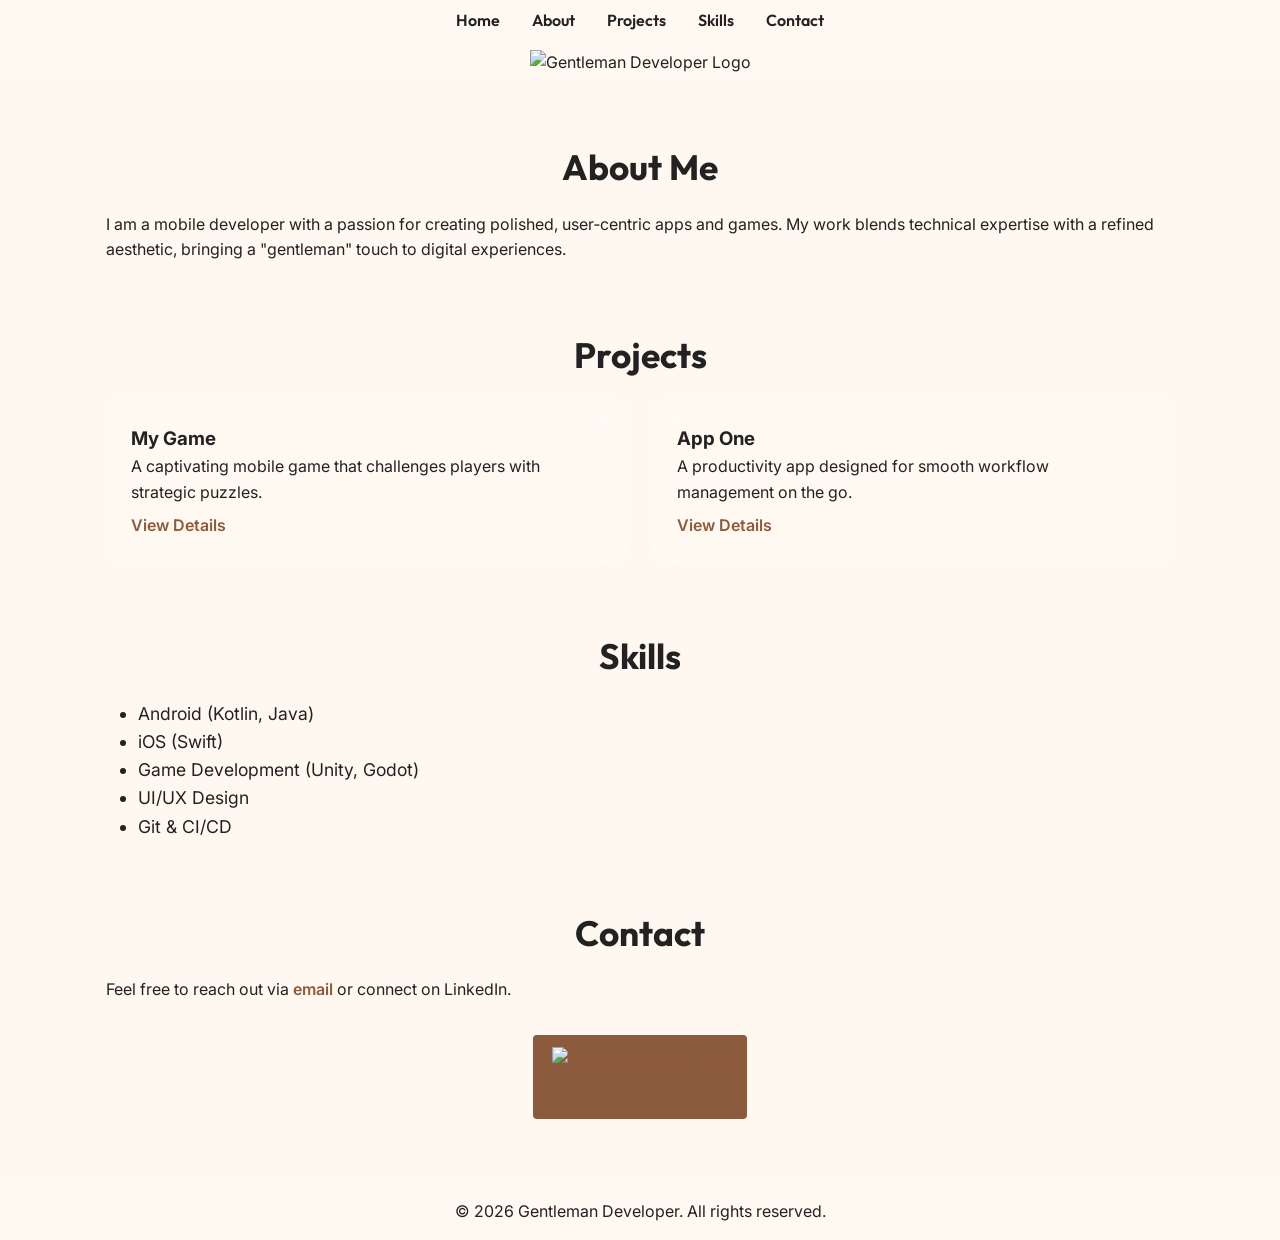
==== index.html @ 90e42660 "Initial commit - Gentleman Developer site" ====
<!DOCTYPE html>
<html lang="en">
<head>
  <meta charset="UTF-8" />
  <meta name="viewport" content="width=device-width, initial-scale=1.0" />
  <title>Gentleman Developer</title>
  <meta name="description" content="Portfolio of a mobile developer showcasing apps and a game with a refined gentleman aesthetic." />
  <link rel="preconnect" href="https://fonts.googleapis.com" />
  <link rel="preconnect" href="https://fonts.gstatic.com" crossorigin />
  <link href="https://fonts.googleapis.com/css2?family=Outfit:wght@400;600;800&family=Inter:wght@400;500;700&display=swap" rel="stylesheet" />
  <link rel="stylesheet" href="styles.css" />
</head>
<body>
  <header class="site-header">
    <nav class="nav-container" aria-label="Main navigation">
      <ul class="nav-list">
        <li><a href="#about">Home</a></li>
        <li><a href="#about">About</a></li>
        <li><a href="#projects">Projects</a></li>
        <li><a href="#skills">Skills</a></li>
        <li><a href="#contact">Contact</a></li>
      </ul>
    </nav>
    <div class="logo-wrapper">
      <img src="file:///C:/Users/gentl/Desktop/Cursor%20Gentleman%20OS/Picsart_26-09-16_22-06-40-193.png" alt="Gentleman Developer Logo" class="logo" />
    </div>
  </header>

  

  <!-- About Section -->
  <section id="about" class="section about-section reveal">
    <h2>About Me</h2>
    <p>I am a mobile developer with a passion for creating polished, user‑centric apps and games. My work blends technical expertise with a refined aesthetic, bringing a "gentleman" touch to digital experiences.</p>
  </section>

  <!-- Projects Section -->
  <section id="projects" class="section projects-section reveal">
    <h2>Projects</h2>
    <div class="project-grid">
      <div class="project-card glass-card">
        <h3>My Game</h3>
        <p>A captivating mobile game that challenges players with strategic puzzles.</p>
        <a href="#" class="project-link">View Details</a>
      </div>
      <div class="project-card glass-card">
        <h3>App One</h3>
        <p>A productivity app designed for smooth workflow management on the go.</p>
        <a href="#" class="project-link">View Details</a>
      </div>
    </div>
  </section>

  <!-- Skills Section -->
  <section id="skills" class="section skills-section reveal">
    <h2>Skills</h2>
    <ul class="skill-list">
      <li>Android (Kotlin, Java)</li>
      <li>iOS (Swift)</li>
      <li>Game Development (Unity, Godot)</li>
      <li>UI/UX Design</li>
      <li>Git & CI/CD</li>
    </ul>
  </section>

  <!-- Contact Section -->
  <section id="contact" class="section contact-section reveal">
    <h2>Contact</h2>
    <p>Feel free to reach out via <a href="mailto:gentleman@example.com">email</a> or connect on LinkedIn.</p>
    <div class="play-button-wrapper" style="margin-top:2rem; text-align:center;">
      <a class="play-button button" href="https://play.google.com/store/apps/details?id=com.thegentleman.pasea" target="_blank" rel="noopener">
        <img src="https://play.google.com/intl/en_us/badges/static/images/badges/en_badge_web_generic.png" alt="Get it on Google Play" class="play-badge" style="height:60px;" />
      </a>
    </div>
  </section>

  <footer class="site-footer">
    <p>&copy; 2026 Gentleman Developer. All rights reserved.</p>
  </footer>

  <script src="script.js"></script>
</body>
</html>
---- styles.css ----
/* Gentleman Developer Website – Updated Brown‑Yellow Theme */
:root {
  /* Color palette */
  --bg-main: #FFF8F0;          /* warm off‑white */
  --brown-dark: #8C5A3C;       /* deep brown */
  --brown-light: #C08552;      /* lighter brown/orange */
  --accent: #8C5A3C;           /* using dark brown as accent */
  --glass-bg: rgba(255,255,255,0.15);
  --text-dark: #222222;
}

/* Global Reset */
* { margin:0; padding:0; box-sizing:border-box; }
body { font-family: 'Inter', sans-serif; background: var(--bg-main); color: var(--text-dark); line-height:1.6; overflow-x:hidden; }
a { color:inherit; text-decoration:none; }

/* Header & Navigation */
.site-header { position:sticky; top:0; background: var(--glass-bg); backdrop-filter:blur(10px); z-index:1000; }
.nav-container { max-width:1200px; margin:0 auto; padding:0.5rem 1rem; }
.nav-list { display:flex; gap:2rem; justify-content:center; list-style:none; }
.nav-list a { font-family:'Outfit',sans-serif; font-weight:600; color:var(--text-dark); transition:transform .3s, color .3s; }
.nav-list a:hover { transform:translateY(-2px); color:var(--brown-dark); }

/* Logo */
.logo-wrapper { text-align:center; margin:0.5rem 0; }
.logo { max-height:80px; }

/* Hero Section */
.hero-section { position:relative; text-align:center; padding:4rem 1rem 2rem; }
.hero-title { font-family:'Outfit',sans-serif; font-size:clamp(2.5rem,6vw,4rem); margin-bottom:0.5rem; }
.hero-subtitle { font-size:1.2rem; margin-bottom:1.5rem; }
.hero-img { max-width:80%; height:auto; margin-top:2rem; border-radius:8px; box-shadow:0 8px 20px rgba(0,0,0,0.15); }

/* Play Button */
.play-button { display:inline-flex; align-items:center; background:var(--brown-dark); color:#fff; padding:0.75rem 1.2rem; border-radius:4px; transition:background .3s, transform .2s; }
.play-button:hover { background:var(--brown-light); transform:translateY(-2px); }

/* Generic Sections */
.section { max-width:1100px; margin:4rem auto; padding:0 1rem; }
.section h2 { font-family:'Outfit',sans-serif; font-size:2.2rem; text-align:center; margin-bottom:1rem; }

/* Projects */
.project-grid { display:grid; grid-template-columns:repeat(auto-fit, minmax(250px,1fr)); gap:1.5rem; }
.glass-card { background:var(--glass-bg); backdrop-filter:blur(12px); border-radius:12px; padding:1.5rem; border:1px solid rgba(255,255,255,0.2); transition:transform .3s, box-shadow .3s; }
.glass-card:hover { transform:translateY(-5px); box-shadow:0 10px 20px rgba(0,0,0,0.2); }
.project-link { margin-top:0.5rem; display:inline-block; color:var(--brown-dark); font-weight:600; }

/* Skills */
.skill-list { list-style:disc; padding-left:2rem; font-size:1.1rem; }

/* Contact */
.contact-section a { color:var(--brown-dark); font-weight:600; }

/* Footer */
.site-footer { text-align:center; padding:1rem; background:var(--glass-bg); margin-top:3rem; }

/* Reveal animation */
.reveal { opacity:0; transform:translateY(20px); transition:opacity .6s ease-out, transform .6s ease-out; }
.reveal.active { opacity:1; transform:translateY(0); }

/* Responsive */
@media (max-width:768px) {
  .hero-section { padding:3rem 1rem; }
  .hero-img { max-width:100%; }
}
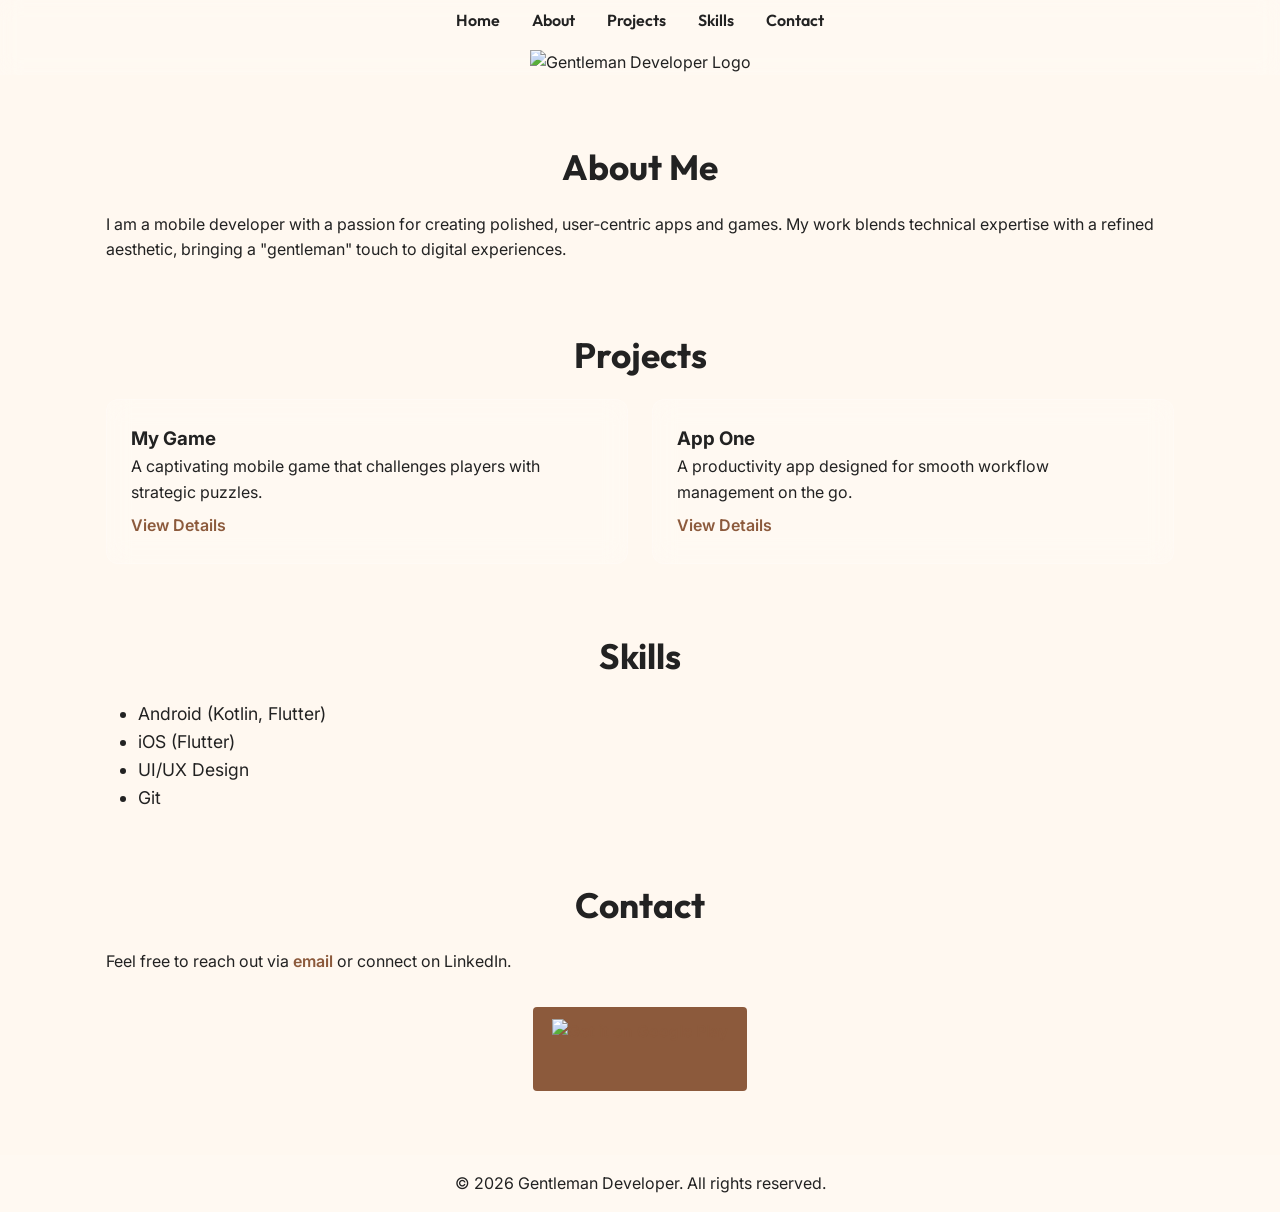
==== commit 5b8230f9: "Update logo image source and skills listed" ====
--- a/index.html
+++ b/index.html
@@ -22,7 +22,9 @@
       </ul>
     </nav>
     <div class="logo-wrapper">
-      <img src="file:///C:/Users/gentl/Desktop/Cursor%20Gentleman%20OS/Picsart_26-09-16_22-06-40-193.png" alt="Gentleman Developer Logo" class="logo" />
+      <img src="" 
+        
+        alt="Gentleman Developer Logo" class="logo" />
     </div>
   </header>
 
@@ -55,11 +57,10 @@
   <section id="skills" class="section skills-section reveal">
     <h2>Skills</h2>
     <ul class="skill-list">
-      <li>Android (Kotlin, Java)</li>
-      <li>iOS (Swift)</li>
-      <li>Game Development (Unity, Godot)</li>
+      <li>Android (Kotlin, Flutter)</li>
+      <li>iOS (Flutter)</li>
       <li>UI/UX Design</li>
-      <li>Git & CI/CD</li>
+      <li>Git</li>
     </ul>
   </section>
 
@@ -81,3 +82,5 @@
   <script src="script.js"></script>
 </body>
 </html>
+
+
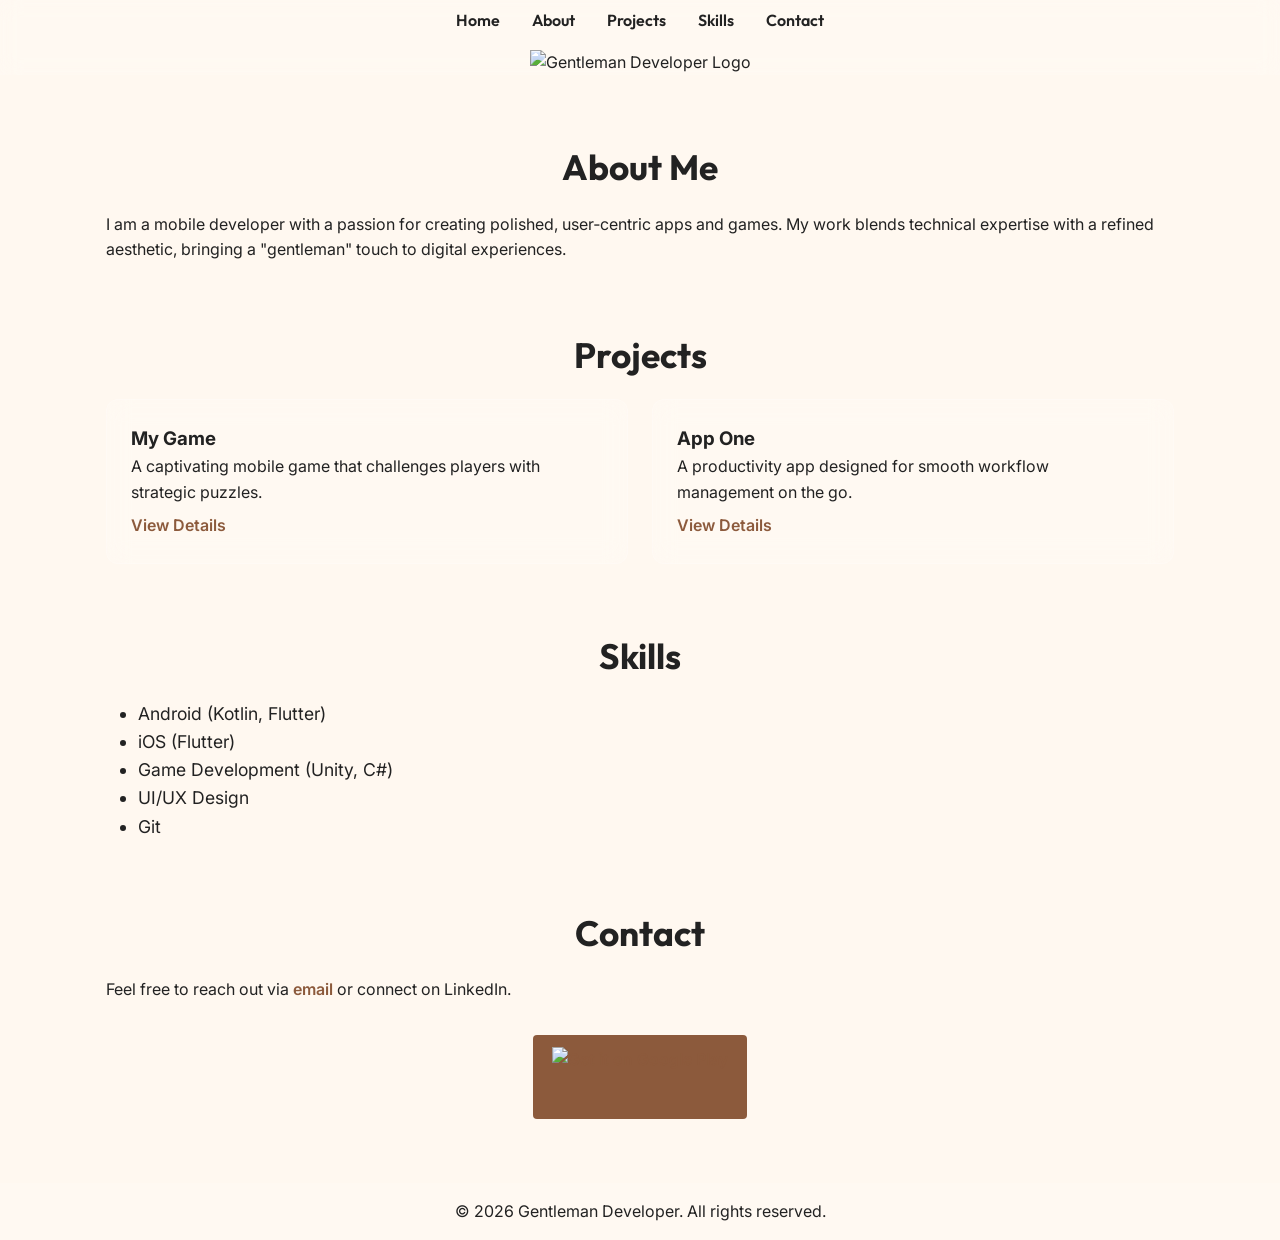
==== commit b6d5ec0e: "Update header logo" ====
--- a/index.html
+++ b/index.html
@@ -22,9 +22,7 @@
       </ul>
     </nav>
     <div class="logo-wrapper">
-      <img src="" 
-        
-        alt="Gentleman Developer Logo" class="logo" />
+              <img src="file:///C:/Users/gentl/.gemini/antigravity/brain/76ac267d-6234-40b8-94af-70000458ea9e/gentleman_developer_logo.png" alt="Gentleman Developer Logo" class="logo" />
     </div>
   </header>
 
@@ -59,6 +57,7 @@
     <ul class="skill-list">
       <li>Android (Kotlin, Flutter)</li>
       <li>iOS (Flutter)</li>
+      <li>Game Development (Unity, C#)</li>
       <li>UI/UX Design</li>
       <li>Git</li>
     </ul>
@@ -82,5 +81,3 @@
   <script src="script.js"></script>
 </body>
 </html>
-
-
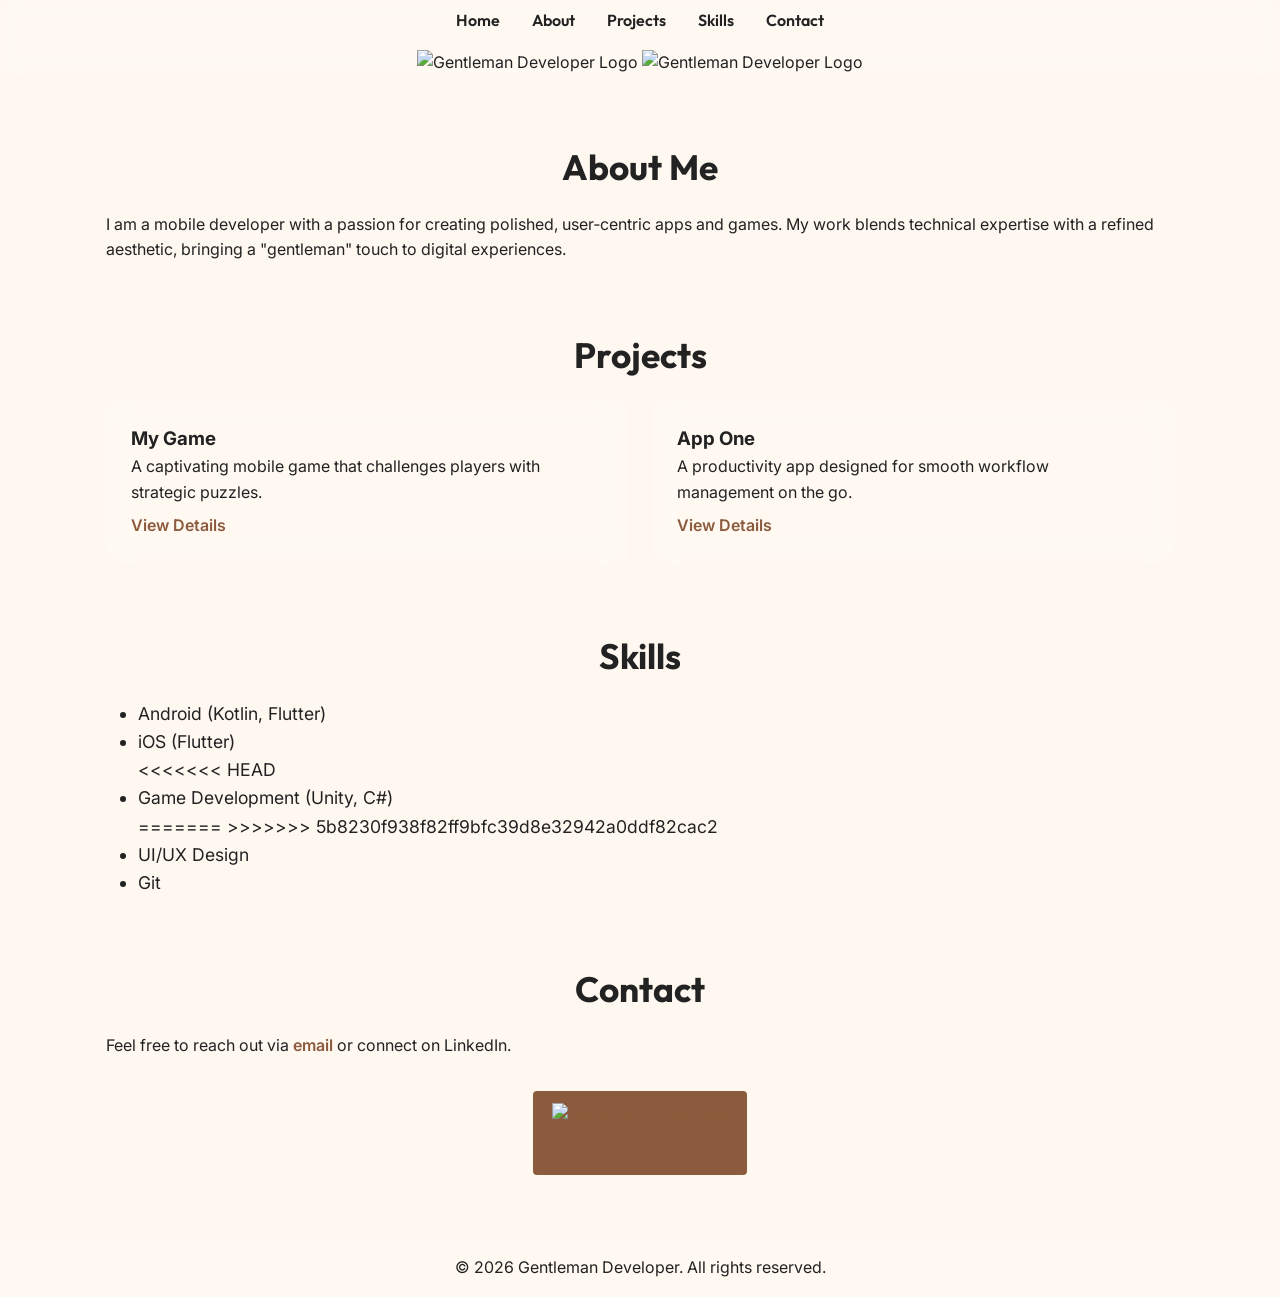
==== commit 60ac322f: "Commit logo message" ====
--- a/index.html
+++ b/index.html
@@ -23,6 +23,9 @@
     </nav>
     <div class="logo-wrapper">
               <img src="file:///C:/Users/gentl/.gemini/antigravity/brain/76ac267d-6234-40b8-94af-70000458ea9e/gentleman_developer_logo.png" alt="Gentleman Developer Logo" class="logo" />
+      <img src="" 
+      alt="Gentleman Developer Logo" class="logo" />
+
     </div>
   </header>
 
@@ -57,7 +60,10 @@
     <ul class="skill-list">
       <li>Android (Kotlin, Flutter)</li>
       <li>iOS (Flutter)</li>
+<<<<<<< HEAD
       <li>Game Development (Unity, C#)</li>
+=======
+>>>>>>> 5b8230f938f82ff9bfc39d8e32942a0ddf82cac2
       <li>UI/UX Design</li>
       <li>Git</li>
     </ul>
@@ -81,3 +87,5 @@
   <script src="script.js"></script>
 </body>
 </html>
+
+
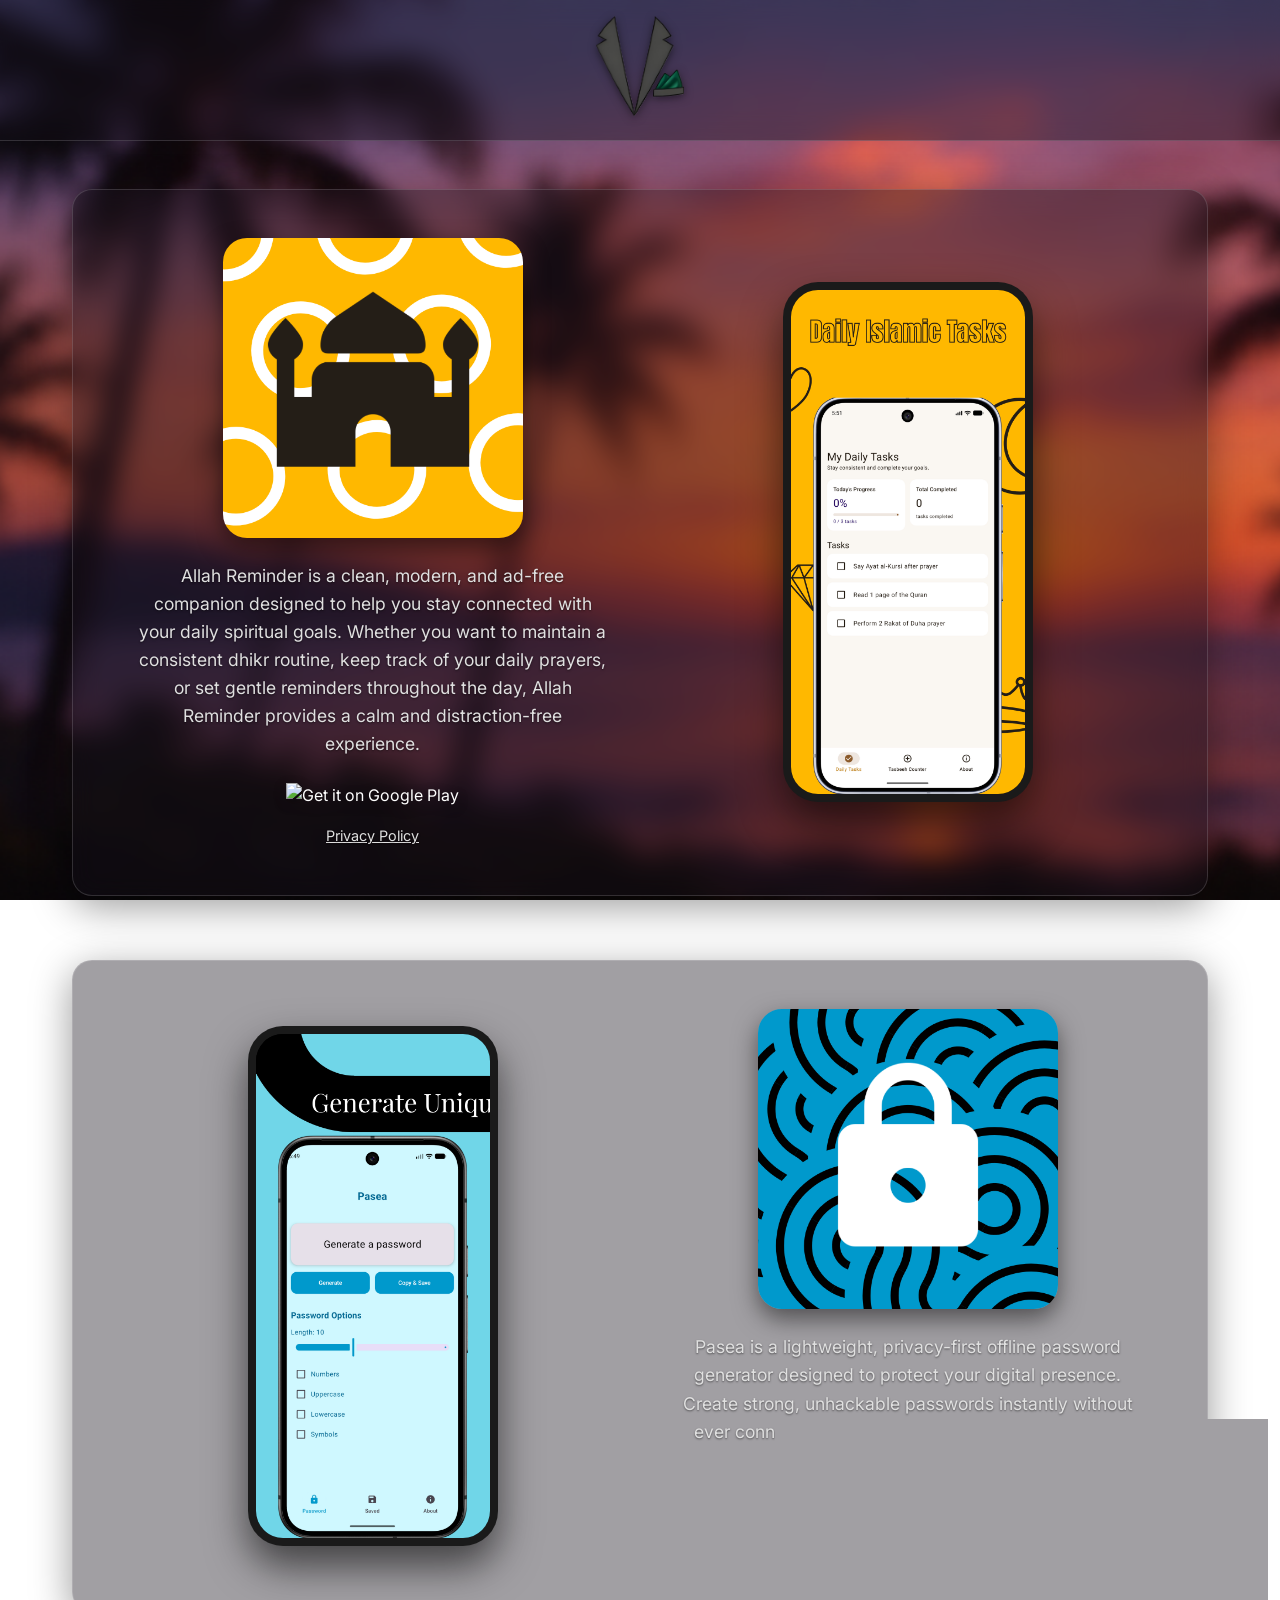
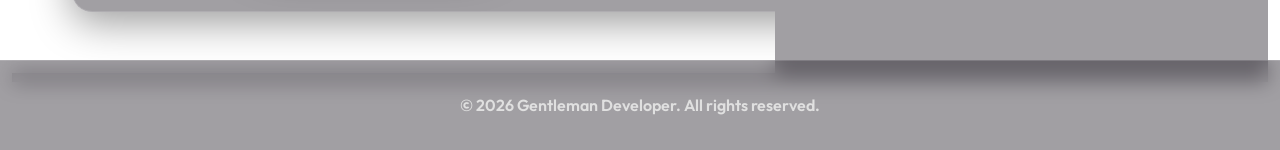
==== commit c3e0d2c8: "UI updated, privacy policies added to the website" ====
--- a/index.html
+++ b/index.html
@@ -12,73 +12,60 @@
 </head>
 <body>
   <header class="site-header">
-    <nav class="nav-container" aria-label="Main navigation">
-      <ul class="nav-list">
-        <li><a href="#about">Home</a></li>
-        <li><a href="#about">About</a></li>
-        <li><a href="#projects">Projects</a></li>
-        <li><a href="#skills">Skills</a></li>
-        <li><a href="#contact">Contact</a></li>
-      </ul>
-    </nav>
     <div class="logo-wrapper">
-              <img src="file:///C:/Users/gentl/.gemini/antigravity/brain/76ac267d-6234-40b8-94af-70000458ea9e/gentleman_developer_logo.png" alt="Gentleman Developer Logo" class="logo" />
-      <img src="" 
-      alt="Gentleman Developer Logo" class="logo" />
-
+      <img src="gentleman_developer_logo_png.png" alt="Gentleman Developer Logo" class="logo" />
     </div>
   </header>
 
-  
+  <main class="main-content">
+    <!-- Allah Reminder App Section -->
+    <section class="app-section reveal">
+      <div class="app-info">
+        <img src="Allah Reminder App/Allah Reminder App Logo.png" alt="Allah Reminder App Logo" class="app-logo" />
+        <p class="app-description">Allah Reminder is a clean, modern, and ad-free companion designed to help you stay connected with your daily spiritual goals. Whether you want to maintain a consistent dhikr routine, keep track of your daily prayers, or set gentle reminders throughout the day, Allah Reminder provides a calm and distraction-free experience.</p>
+        <a class="play-button button" href="https://play.google.com/store/apps/details?id=com.gentlemandeveloper.allahreminder" target="_blank" rel="noopener">
+          <img src="https://play.google.com/intl/en_us/badges/static/images/badges/en_badge_web_generic.png" alt="Get it on Google Play" class="play-badge" />
+        </a>
+        <a href="privacy-allah-reminder.html" class="privacy-link" target="_blank">Privacy Policy</a>
+      </div>
+      <div class="app-screenshots">
+        <div class="slider" id="allah-slider">
+          <img src="Allah Reminder App/Phone SS/Allah Reminder SS Phone 1.png" class="slide active" alt="Screenshot 1" />
+          <img src="Allah Reminder App/Phone SS/Allah Reminder SS Phone 2.png" class="slide" alt="Screenshot 2" />
+          <img src="Allah Reminder App/Phone SS/Allah Reminder SS Phone 3.png" class="slide" alt="Screenshot 3" />
+          <img src="Allah Reminder App/Phone SS/Allah Reminder SS Phone 4.png" class="slide" alt="Screenshot 4" />
+          <img src="Allah Reminder App/Phone SS/Allah Reminder SS Phone 5.png" class="slide" alt="Screenshot 5" />
+          
+          <button class="slider-btn prev-btn" aria-label="Previous image">&#10094;</button>
+          <button class="slider-btn next-btn" aria-label="Next image">&#10095;</button>
+        </div>
+      </div>
+    </section>
 
-  <!-- About Section -->
-  <section id="about" class="section about-section reveal">
-    <h2>About Me</h2>
-    <p>I am a mobile developer with a passion for creating polished, user‑centric apps and games. My work blends technical expertise with a refined aesthetic, bringing a "gentleman" touch to digital experiences.</p>
-  </section>
-
-  <!-- Projects Section -->
-  <section id="projects" class="section projects-section reveal">
-    <h2>Projects</h2>
-    <div class="project-grid">
-      <div class="project-card glass-card">
-        <h3>My Game</h3>
-        <p>A captivating mobile game that challenges players with strategic puzzles.</p>
-        <a href="#" class="project-link">View Details</a>
+    <!-- Pasea App Section -->
+    <section class="app-section reverse reveal">
+      <div class="app-screenshots">
+        <div class="slider" id="pasea-slider">
+          <img src="Paea app/Phone/1.png" class="slide active" alt="Screenshot 1" />
+          <img src="Paea app/Phone/2.png" class="slide" alt="Screenshot 2" />
+          <img src="Paea app/Phone/3.png" class="slide" alt="Screenshot 3" />
+          <img src="Paea app/Phone/4.png" class="slide" alt="Screenshot 4" />
+          <img src="Paea app/Phone/5.png" class="slide" alt="Screenshot 5" />
+          
+          <button class="slider-btn prev-btn" aria-label="Previous image">&#10094;</button>
+          <button class="slider-btn next-btn" aria-label="Next image">&#10095;</button>
+        </div>
       </div>
-      <div class="project-card glass-card">
-        <h3>App One</h3>
-        <p>A productivity app designed for smooth workflow management on the go.</p>
-        <a href="#" class="project-link">View Details</a>
+      <div class="app-info">
+        <img src="Paea app/Pasea App Logo.png" alt="Pasea App Logo" class="app-logo" />
+        <p class="app-description">Pasea is a lightweight, privacy-first offline password generator designed to protect your digital presence. Create strong, unhackable passwords instantly without ever connecting to the internet or relying on external servers.</p>
+        <a class="play-button button" href="https://play.google.com/store/apps/details?id=com.thegentleman.pasea" target="_blank" rel="noopener">
+          <img src="https://play.google.com/intl/en_us/badges/static/images/badges/en_badge_web_generic.png" alt="Get it on Google Play" class="play-badge" />
+        </a>
+        <a href="privacy-pasea.html" class="privacy-link" target="_blank">Privacy Policy</a>
       </div>
-    </div>
-  </section>
-
-  <!-- Skills Section -->
-  <section id="skills" class="section skills-section reveal">
-    <h2>Skills</h2>
-    <ul class="skill-list">
-      <li>Android (Kotlin, Flutter)</li>
-      <li>iOS (Flutter)</li>
-<<<<<<< HEAD
-      <li>Game Development (Unity, C#)</li>
-=======
->>>>>>> 5b8230f938f82ff9bfc39d8e32942a0ddf82cac2
-      <li>UI/UX Design</li>
-      <li>Git</li>
-    </ul>
-  </section>
-
-  <!-- Contact Section -->
-  <section id="contact" class="section contact-section reveal">
-    <h2>Contact</h2>
-    <p>Feel free to reach out via <a href="mailto:gentleman@example.com">email</a> or connect on LinkedIn.</p>
-    <div class="play-button-wrapper" style="margin-top:2rem; text-align:center;">
-      <a class="play-button button" href="https://play.google.com/store/apps/details?id=com.thegentleman.pasea" target="_blank" rel="noopener">
-        <img src="https://play.google.com/intl/en_us/badges/static/images/badges/en_badge_web_generic.png" alt="Get it on Google Play" class="play-badge" style="height:60px;" />
-      </a>
-    </div>
-  </section>
+    </section>
+  </main>
 
   <footer class="site-footer">
     <p>&copy; 2026 Gentleman Developer. All rights reserved.</p>
@@ -87,5 +74,3 @@
   <script src="script.js"></script>
 </body>
 </html>
-
-
--- a/styles.css
+++ b/styles.css
@@ -1,65 +1,267 @@
-/* Gentleman Developer Website – Updated Brown‑Yellow Theme */
 :root {
-  /* Color palette */
-  --bg-main: #FFF8F0;          /* warm off‑white */
-  --brown-dark: #8C5A3C;       /* deep brown */
-  --brown-light: #C08552;      /* lighter brown/orange */
-  --accent: #8C5A3C;           /* using dark brown as accent */
-  --glass-bg: rgba(255,255,255,0.15);
-  --text-dark: #222222;
+  /* Color palette tailored for sunset background */
+  --text-main: #FFFFFF;
+  --text-secondary: #E0E0E0;
+  --accent: #FFB74D; /* Orange/sunset accent */
+  --glass-bg: rgba(20, 15, 25, 0.4); /* Darker glass for contrast */
+  --glass-border: rgba(255, 255, 255, 0.15);
+  --glass-shadow: rgba(0, 0, 0, 0.4);
 }
 
 /* Global Reset */
 * { margin:0; padding:0; box-sizing:border-box; }
-body { font-family: 'Inter', sans-serif; background: var(--bg-main); color: var(--text-dark); line-height:1.6; overflow-x:hidden; }
+body { 
+  font-family: 'Inter', sans-serif; 
+  background-image: url('.user_uploaded/media_1790533359443.png');
+  background-size: cover;
+  background-position: center;
+  background-attachment: fixed;
+  background-repeat: no-repeat;
+  color: var(--text-main); 
+  line-height: 1.6; 
+  overflow-x: hidden; 
+}
 a { color:inherit; text-decoration:none; }
 
-/* Header & Navigation */
-.site-header { position:sticky; top:0; background: var(--glass-bg); backdrop-filter:blur(10px); z-index:1000; }
-.nav-container { max-width:1200px; margin:0 auto; padding:0.5rem 1rem; }
-.nav-list { display:flex; gap:2rem; justify-content:center; list-style:none; }
-.nav-list a { font-family:'Outfit',sans-serif; font-weight:600; color:var(--text-dark); transition:transform .3s, color .3s; }
-.nav-list a:hover { transform:translateY(-2px); color:var(--brown-dark); }
-
-/* Logo */
-.logo-wrapper { text-align:center; margin:0.5rem 0; }
-.logo { max-height:80px; }
-
-/* Hero Section */
-.hero-section { position:relative; text-align:center; padding:4rem 1rem 2rem; }
-.hero-title { font-family:'Outfit',sans-serif; font-size:clamp(2.5rem,6vw,4rem); margin-bottom:0.5rem; }
-.hero-subtitle { font-size:1.2rem; margin-bottom:1.5rem; }
-.hero-img { max-width:80%; height:auto; margin-top:2rem; border-radius:8px; box-shadow:0 8px 20px rgba(0,0,0,0.15); }
-
-/* Play Button */
-.play-button { display:inline-flex; align-items:center; background:var(--brown-dark); color:#fff; padding:0.75rem 1.2rem; border-radius:4px; transition:background .3s, transform .2s; }
-.play-button:hover { background:var(--brown-light); transform:translateY(-2px); }
-
-/* Generic Sections */
-.section { max-width:1100px; margin:4rem auto; padding:0 1rem; }
-.section h2 { font-family:'Outfit',sans-serif; font-size:2.2rem; text-align:center; margin-bottom:1rem; }
-
-/* Projects */
-.project-grid { display:grid; grid-template-columns:repeat(auto-fit, minmax(250px,1fr)); gap:1.5rem; }
-.glass-card { background:var(--glass-bg); backdrop-filter:blur(12px); border-radius:12px; padding:1.5rem; border:1px solid rgba(255,255,255,0.2); transition:transform .3s, box-shadow .3s; }
-.glass-card:hover { transform:translateY(-5px); box-shadow:0 10px 20px rgba(0,0,0,0.2); }
-.project-link { margin-top:0.5rem; display:inline-block; color:var(--brown-dark); font-weight:600; }
-
-/* Skills */
-.skill-list { list-style:disc; padding-left:2rem; font-size:1.1rem; }
-
-/* Contact */
-.contact-section a { color:var(--brown-dark); font-weight:600; }
+/* Header */
+.site-header { 
+  position: sticky; 
+  top: 0; 
+  background: var(--glass-bg); 
+  backdrop-filter: blur(12px); 
+  -webkit-backdrop-filter: blur(12px);
+  z-index: 1000; 
+  display: flex; 
+  justify-content: center; 
+  padding: 1rem; 
+  border-bottom: 1px solid var(--glass-border);
+}
+.logo-wrapper { text-align:center; }
+.logo { max-height: 100px; filter: drop-shadow(0 2px 4px rgba(0,0,0,0.5)); }
+
+/* Main Content */
+.main-content {
+  max-width: 1200px;
+  margin: 3rem auto;
+  padding: 0 2rem;
+  display: flex;
+  flex-direction: column;
+  gap: 4rem;
+}
+
+/* App Sections */
+.app-section {
+  display: grid;
+  grid-template-columns: 1fr 1fr;
+  gap: 2rem;
+  align-items: center;
+  background: var(--glass-bg);
+  backdrop-filter: blur(12px);
+  -webkit-backdrop-filter: blur(12px);
+  padding: 3rem;
+  border-radius: 20px;
+  box-shadow: 0 10px 40px var(--glass-shadow);
+  border: 1px solid var(--glass-border);
+  transition: transform 0.3s ease;
+}
+
+.app-section:hover {
+  transform: translateY(-5px);
+}
+
+.app-info {
+  display: flex;
+  flex-direction: column;
+  align-items: center;
+  justify-content: center;
+  gap: 1.5rem;
+}
+
+.app-logo {
+  max-width: 300px;
+  width: 100%;
+  height: auto;
+  border-radius: 24px;
+  box-shadow: 0 10px 25px rgba(0,0,0,0.5);
+  transition: transform 0.3s;
+}
+
+.app-logo:hover {
+  transform: scale(1.03);
+}
+
+.app-description {
+  font-size: 1.1rem;
+  line-height: 1.6;
+  text-align: center;
+  color: var(--text-secondary);
+  margin: 0 1rem;
+  text-shadow: 0 1px 2px rgba(0,0,0,0.5);
+}
+
+.play-button {
+  display: inline-block;
+  transition: transform 0.3s;
+  filter: drop-shadow(0 4px 6px rgba(0,0,0,0.3));
+}
+
+.play-button img {
+  height: 65px;
+}
+
+.play-button:hover {
+  transform: scale(1.05);
+}
+
+.privacy-link {
+  font-size: 0.9rem;
+  color: var(--text-secondary);
+  text-decoration: underline;
+  transition: opacity 0.3s, color 0.3s;
+  margin-top: -0.5rem;
+  text-shadow: 0 1px 2px rgba(0,0,0,0.5);
+}
+
+.privacy-link:hover {
+  color: var(--accent);
+  opacity: 1;
+}
+
+/* Sliders */
+.app-screenshots {
+  display: flex;
+  justify-content: center;
+  align-items: center;
+}
+
+.slider {
+  position: relative;
+  width: 250px;
+  height: 520px;
+  border-radius: 35px;
+  overflow: hidden;
+  box-shadow: 0 20px 40px rgba(0,0,0,0.6);
+  border: 8px solid rgba(255, 255, 255, 0.1);
+  background: #000;
+}
+
+.slide {
+  position: absolute;
+  top: 0;
+  left: 0;
+  width: 100%;
+  height: 100%;
+  object-fit: cover;
+  opacity: 0;
+  transition: opacity 0.8s ease-in-out, transform 5s linear;
+}
+
+.slide.active {
+  opacity: 1;
+  transform: scale(1.05);
+}
+
+.slider-btn {
+  position: absolute;
+  top: 50%;
+  transform: translateY(-50%);
+  background: rgba(0, 0, 0, 0.5);
+  color: #fff;
+  border: 1px solid rgba(255, 255, 255, 0.2);
+  width: 36px;
+  height: 36px;
+  border-radius: 50%;
+  cursor: pointer;
+  font-size: 1rem;
+  display: flex;
+  align-items: center;
+  justify-content: center;
+  transition: background 0.3s, transform 0.3s, opacity 0.3s;
+  z-index: 10;
+  opacity: 0;
+  backdrop-filter: blur(4px);
+}
+
+.slider:hover .slider-btn {
+  opacity: 1;
+}
+
+.slider-btn:hover {
+  background: rgba(0, 0, 0, 0.8);
+  transform: translateY(-50%) scale(1.1);
+}
+
+.prev-btn { left: 10px; }
+.next-btn { right: 10px; }
+
+/* Privacy Policy Pages specific styles */
+.privacy-content {
+  max-width: 800px;
+  margin: 4rem auto;
+  padding: 3rem;
+  background: var(--glass-bg);
+  backdrop-filter: blur(15px);
+  -webkit-backdrop-filter: blur(15px);
+  border-radius: 20px;
+  box-shadow: 0 10px 40px var(--glass-shadow);
+  border: 1px solid var(--glass-border);
+}
+
+.privacy-content h1, .privacy-content h2 {
+  color: var(--accent);
+  text-shadow: 0 1px 2px rgba(0,0,0,0.5);
+}
+
+.privacy-content a {
+  color: var(--accent);
+  text-decoration: underline;
+}
+
+.back-btn {
+  display: inline-block;
+  margin-bottom: 2rem;
+  color: var(--text-secondary);
+  font-weight: 600;
+  text-decoration: underline;
+  transition: color 0.3s;
+}
+
+.back-btn:hover {
+  color: var(--text-main);
+}
 
 /* Footer */
-.site-footer { text-align:center; padding:1rem; background:var(--glass-bg); margin-top:3rem; }
+.site-footer { 
+  text-align: center; 
+  padding: 2rem; 
+  margin-top: 3rem; 
+  font-family: 'Outfit', sans-serif; 
+  color: var(--text-secondary); 
+  font-weight: 600;
+  border-top: 1px solid var(--glass-border);
+  background: var(--glass-bg);
+  backdrop-filter: blur(10px);
+}
 
 /* Reveal animation */
-.reveal { opacity:0; transform:translateY(20px); transition:opacity .6s ease-out, transform .6s ease-out; }
+.reveal { opacity:0; transform:translateY(30px); transition:opacity 0.8s ease-out, transform 0.8s ease-out; }
 .reveal.active { opacity:1; transform:translateY(0); }
 
-/* Responsive */
-@media (max-width:768px) {
-  .hero-section { padding:3rem 1rem; }
-  .hero-img { max-width:100%; }
-}
+/* Responsive layout */
+@media (max-width: 900px) {
+  .app-section {
+    grid-template-columns: 1fr;
+    gap: 3rem;
+    padding: 2rem;
+  }
+  
+  .app-section .app-info { order: 1; }
+  .app-section .app-screenshots { order: 2; }
+  
+  .slider {
+    width: 220px;
+    height: 460px;
+  }
+  
+  .slider-btn { opacity: 1; }
+}
